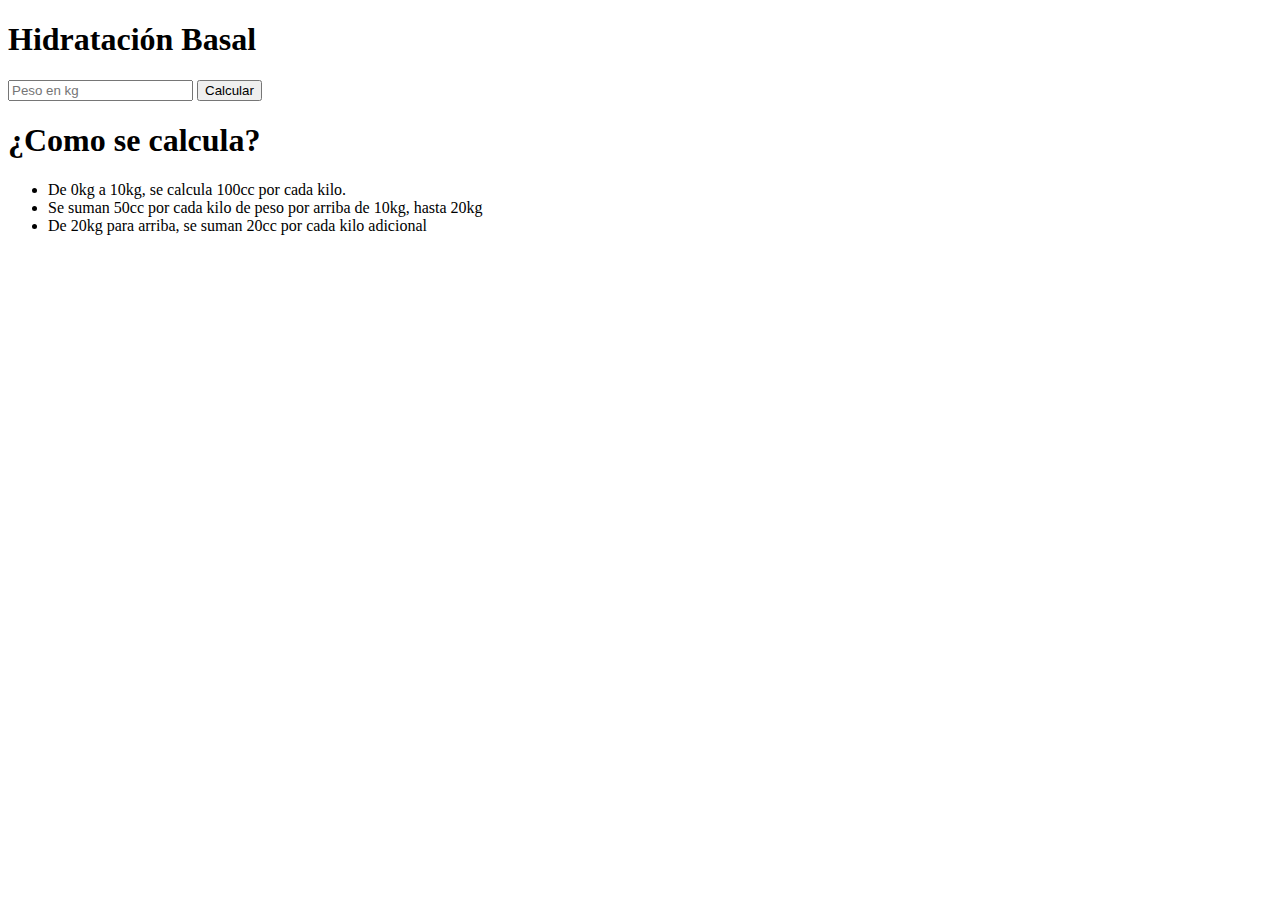
==== index.html @ 08d3d83a "Add files via upload" ====
<!DOCTYPE html>
<html>
	<head>
        <title>Calculadora de hidratación</title>
    </head>
	<body>
        <div>
            <div>
                <h1>Hidratación Basal</h1>
                <input type="number" placeholder="Peso en kg" />
                <button>Calcular</button>
            </div>
            <div>
                <h1>¿Como se calcula?</h1>
                <ul>
                    <li>De 0kg a 10kg, se calcula 100cc por cada kilo.</li>
                    <li>Se suman 50cc por cada kilo de peso por arriba de 10kg, hasta 20kg</li>
                    <li>De 20kg para arriba, se suman 20cc por cada kilo adicional</li>
                </ul>
            </div>
        </div>
    </body>
</html>
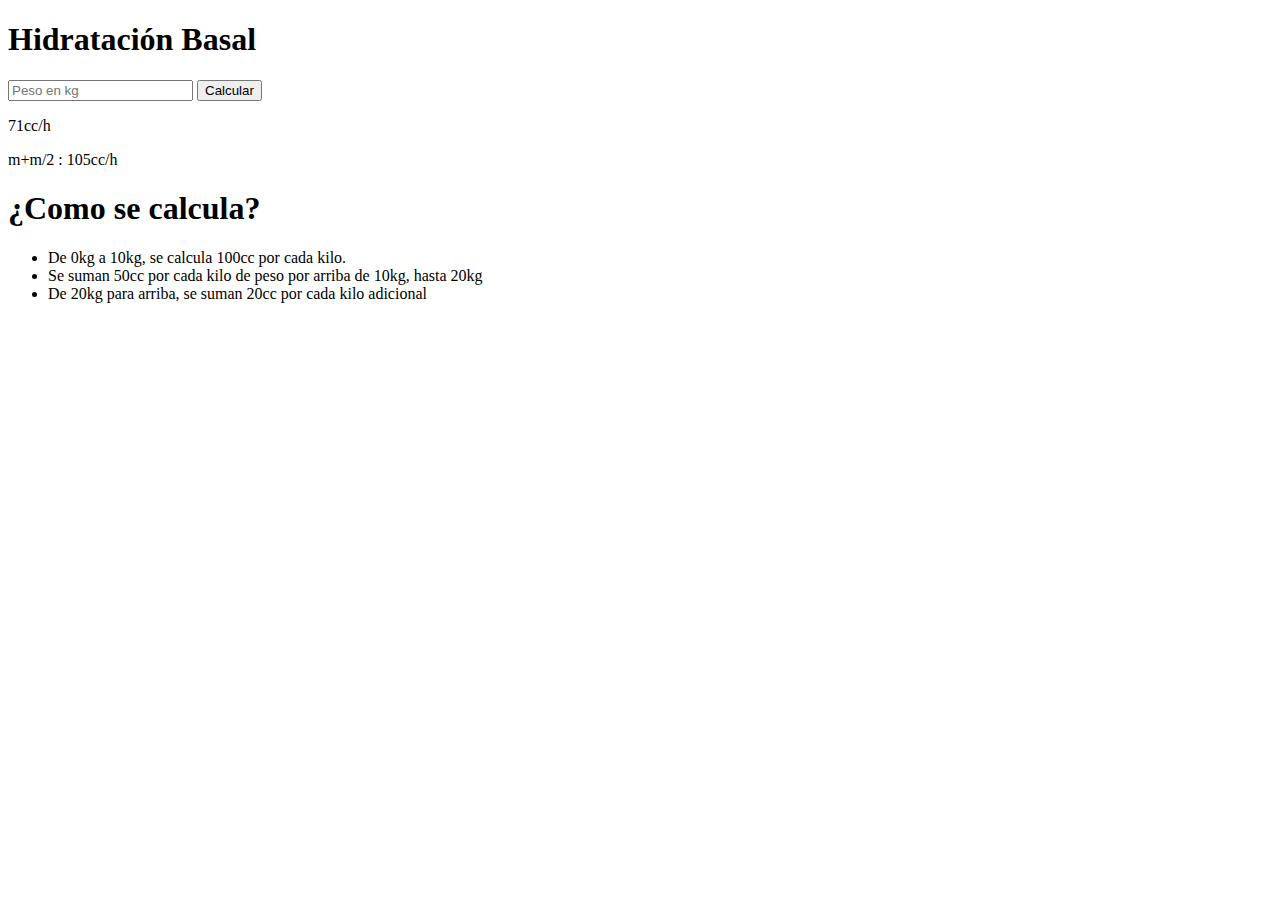
==== commit b3ee8b1a: "Update index.html" ====
--- a/index.html
+++ b/index.html
@@ -9,6 +9,8 @@
                 <h1>Hidratación Basal</h1>
                 <input type="number" placeholder="Peso en kg" />
                 <button>Calcular</button>
+                <p>71cc/h</p>
+                <p>m+m/2 : 105cc/h</p>
             </div>
             <div>
                 <h1>¿Como se calcula?</h1>
@@ -20,4 +22,4 @@
             </div>
         </div>
     </body>
-</html>+</html>
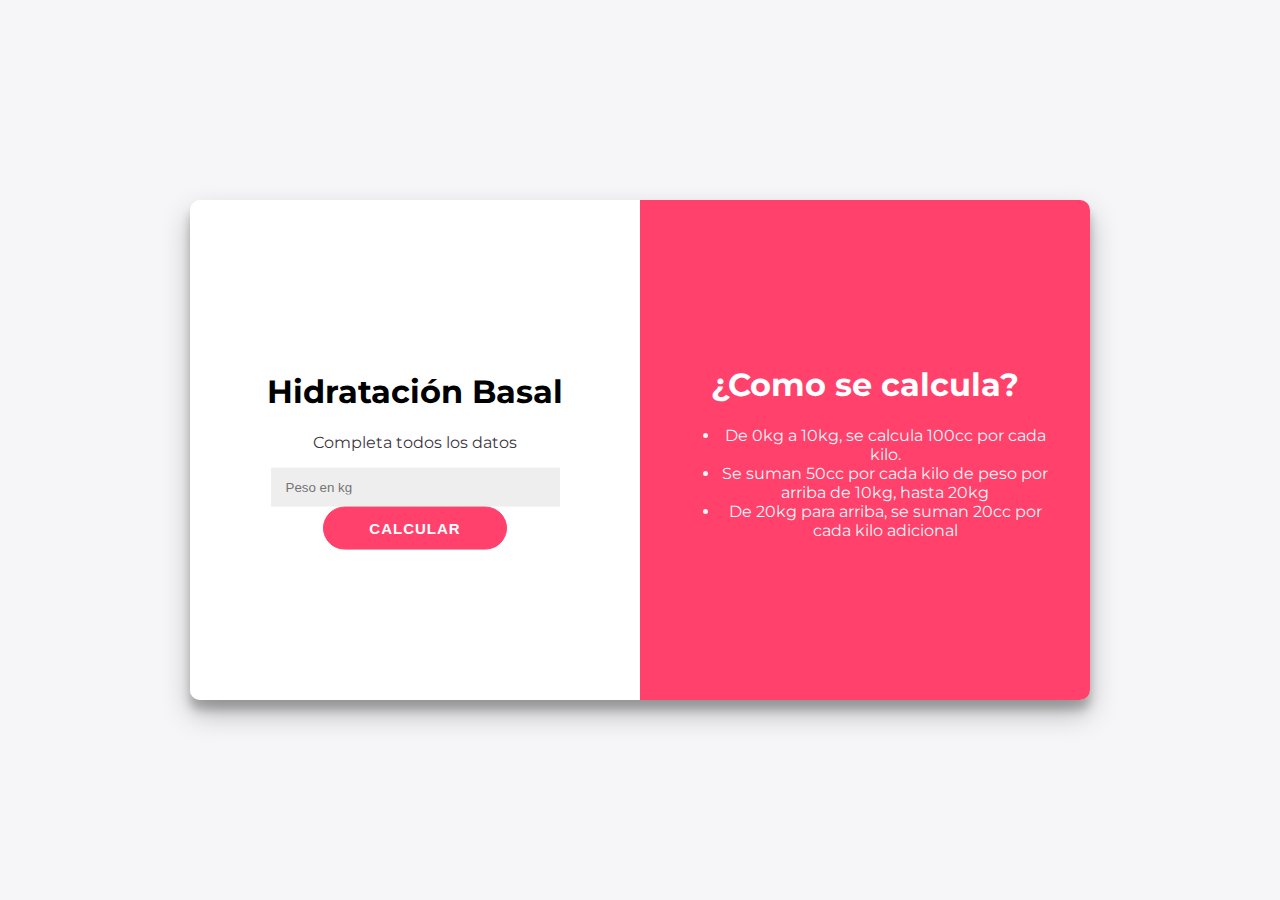
==== commit 8c2ca32c: "Add files via upload" ====
--- a/index.html
+++ b/index.html
@@ -1,25 +1,32 @@
 <!DOCTYPE html>
 <html>
-	<head>
-        <title>Calculadora de hidratación</title>
+    <head>
+        <link rel="stylesheet" href="./style.css">
+        <script src="script.js" defer></script>
     </head>
-	<body>
-        <div>
-            <div>
-                <h1>Hidratación Basal</h1>
-                <input type="number" placeholder="Peso en kg" />
-                <button>Calcular</button>
-                <p>71cc/h</p>
-                <p>m+m/2 : 105cc/h</p>
+    <body>
+        <div id="contenedor">
+            <div id="calculadora">
+                <div class="contenido">
+                    <h1 id="h11">Hidratación Basal</h1>
+                    <p class="item">Completa todos los datos</p>
+                    <input class="item" id="peso" type="number" placeholder="Peso en kg" />   
+                    <p class="item" id="error">* Debe completar todos los datos</p>
+                    <button class="item" id="calcular">Calcular</button>
+                    <p class="item resultado" id="flu">71cc/h</p>
+                    <p class="item resultado" id="man">m+m/2 : 105cc/h</p>
+                </div>
             </div>
-            <div>
-                <h1>¿Como se calcula?</h1>
-                <ul>
-                    <li>De 0kg a 10kg, se calcula 100cc por cada kilo.</li>
-                    <li>Se suman 50cc por cada kilo de peso por arriba de 10kg, hasta 20kg</li>
-                    <li>De 20kg para arriba, se suman 20cc por cada kilo adicional</li>
-                </ul>
+            <div id="detalle">
+                <div class="contenido">
+                    <h1>¿Como se calcula?</h1>
+                    <ul>
+                        <li>De 0kg a 10kg, se calcula 100cc por cada kilo.</li>
+                        <li>Se suman 50cc por cada kilo de peso por arriba de 10kg, hasta 20kg</li>
+                        <li>De 20kg para arriba, se suman 20cc por cada kilo adicional</li>
+                    </ul>
+                </div>
             </div>
         </div>
     </body>
-</html>
+</html>--- a/style.css
+++ b/style.css
@@ -0,0 +1,95 @@
+@import url('https://fonts.googleapis.com/css?family=Montserrat:400,800');
+
+body{
+    background: #f6f5f7; 
+    font-family: 'Montserrat', sans-serif;
+    color: #3E363F;
+}
+
+h1 {
+    color: white;
+  }
+
+  #h11{
+    color: black;
+
+  }
+
+  #contenedor{
+    width: 900px;
+    height: 500px;
+    text-align: center;
+    /* Estas 3 lineas se encargan de centrar el div vertical y horizontalmente */
+    position: absolute;
+    inset: 0;
+    margin: auto;
+    border-radius: 10px;
+    overflow: hidden; 
+    box-shadow: 0 14px 28px rgba(0,0,0,0.25), 
+      0 10px 10px rgba(0,0,0,0.22);
+  }
+
+#calculadora{
+    background: white;
+    /* Con estas 3 lineas vamos a hacer que los divs queden lado a lado */
+    width: 50%;
+    height: 100%;
+    float: left;
+}
+
+#detalle{
+    background: #FF416C;
+    /* Con estas 3 lineas vamos a hacer que los divs queden lado a lado */
+    width: 50%;
+    height: 100%;
+    float: left;
+    color: #f6f5f7;
+}
+
+.contenido{
+    /* Estas tres lineas van a centrar el contenido verticalmente dentro de cada div */
+    position: relative;
+    top: 50%;
+    transform: translateY(-50%);
+    overflow: hidden;
+    padding: 40px;
+}
+
+input {
+	width: 70%;
+    padding: 12px 15px;
+    border: none;
+    background-color: #eee;
+}
+
+button {
+  font-size: 15px;
+	font-weight: bold;
+	padding: 12px 45px;
+	border-radius: 30px;
+	background-color: #FF416C;
+	border: 1px solid #FF416C;
+	color: #FFFFFF;
+	text-transform: uppercase;
+	letter-spacing: 1px;
+	transition: transform 20ms ease-in;
+    
+}
+
+button:active {
+	transform: scale(0.95);
+}
+
+#error{
+    color: red;
+    font-weight: bold;
+    display: none;
+}
+
+.resultado{
+    color: #0A81D1;
+    font-weight: bold;
+    font-size: 25px;
+    margin-bottom: 5px;
+    display: none;
+}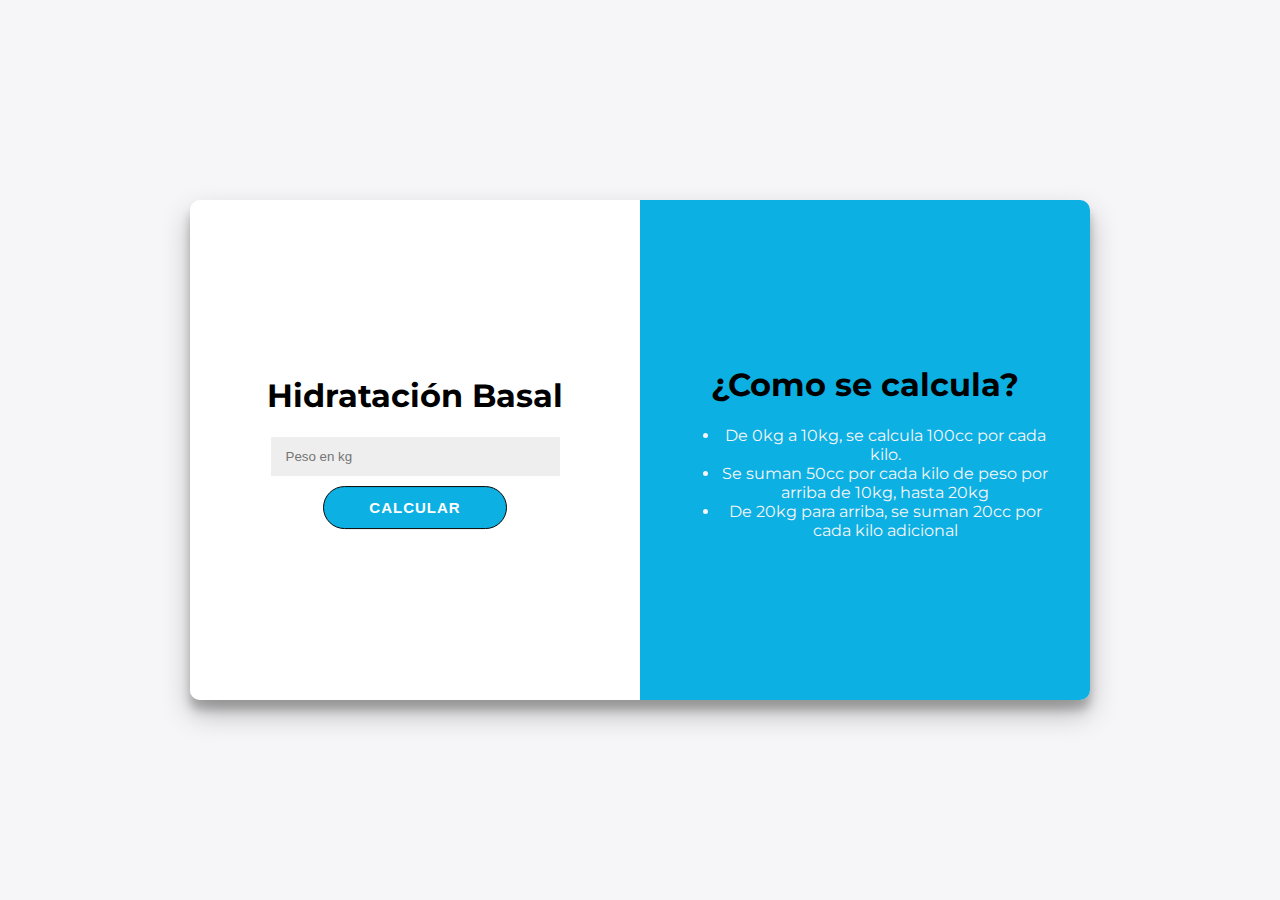
==== commit ad3730ac: "Rename basal.html to index.html" ====
--- a/index.html
+++ b/index.html
@@ -1,32 +1,35 @@
-<!DOCTYPE html>
-<html>
-    <head>
-        <link rel="stylesheet" href="./style.css">
-        <script src="script.js" defer></script>
-    </head>
-    <body>
-        <div id="contenedor">
-            <div id="calculadora">
-                <div class="contenido">
-                    <h1 id="h11">Hidratación Basal</h1>
-                    <p class="item">Completa todos los datos</p>
-                    <input class="item" id="peso" type="number" placeholder="Peso en kg" />   
-                    <p class="item" id="error">* Debe completar todos los datos</p>
-                    <button class="item" id="calcular">Calcular</button>
-                    <p class="item resultado" id="flu">71cc/h</p>
-                    <p class="item resultado" id="man">m+m/2 : 105cc/h</p>
-                </div>
-            </div>
-            <div id="detalle">
-                <div class="contenido">
-                    <h1>¿Como se calcula?</h1>
-                    <ul>
-                        <li>De 0kg a 10kg, se calcula 100cc por cada kilo.</li>
-                        <li>Se suman 50cc por cada kilo de peso por arriba de 10kg, hasta 20kg</li>
-                        <li>De 20kg para arriba, se suman 20cc por cada kilo adicional</li>
-                    </ul>
-                </div>
-            </div>
-        </div>
-    </body>
-</html>+<!DOCTYPE html>
+<html lang="en">
+<head>
+    <meta charset="UTF-8">
+    <meta name="viewport" content="width=device-width, initial-scale=1.0">
+    <title>Calculadora Basal</title>
+    <link rel="stylesheet" href="./basal.css"/>
+</head>
+<body>
+    <div id="container">
+        <div id="main">
+            <div class="content">
+                <h1>Hidratación Basal</h1>
+                <input class="input" id="peso" type="number" placeholder="Peso en kg" />
+                <button class="item" id="calcular">Calcular</button>
+                <p class="item" id="error">* Debe completar correctamente los datos</p>
+                <p class="item resultado" id="flu"></p>
+                <p class="item resultado" id="man"></p>
+                <p class="item resultado" id="m2m"></p>
+            </div>
+        </div>
+       <div id="info">
+            <div class="content">
+                <h1>¿Como se calcula?</h1>
+                <ul>
+                    <li>De 0kg a 10kg, se calcula 100cc por cada kilo.</li>
+                    <li>Se suman 50cc por cada kilo de peso por arriba de 10kg, hasta 20kg</li>
+                    <li>De 20kg para arriba, se suman 20cc por cada kilo adicional</li>
+                </ul>
+            </div>
+       </div>
+    </div>
+    <script src="basal.js"></script>
+</body>
+</html>
--- a/basal.css
+++ b/basal.css
@@ -0,0 +1,80 @@
+@import url('https://fonts.googleapis.com/css?family=Montserrat:400,800');
+
+body{
+    background: #f6f5f7; 
+    font-family: 'Montserrat', sans-serif;
+    color: #3E363F;
+}
+
+h1{
+    color: black;
+    border: #0cb0e2;
+  }
+
+#container{
+    width: 100%;
+    max-width: 900px;
+    height: 500px;
+    text-align: center;
+    /* Estas 3 lineas se encargan de centrar el div vertical y horizontalmente */
+    position: absolute;
+    inset: 0;
+    margin: auto;
+    border-radius: 10px;
+    overflow: hidden; 
+    box-shadow: 0 14px 28px rgba(0,0,0,0.25), 
+      0 10px 10px rgba(0,0,0,0.22);
+}
+
+#main{
+    background: white;
+    /* Con estas 3 lineas vamos a hacer que los divs queden lado a lado */
+    width: 50%;
+    height: 100%;
+    float: left;
+}
+
+#info{
+    background: #0cb0e2;
+    /* Con estas 3 lineas vamos a hacer que los divs queden lado a lado */
+    width: 50%;
+    height: 100%;
+    float: left;
+    color: #f6f5f7;
+}
+.content{
+    /* Estas tres lineas van a centrar el contenido verticalmente dentro de cada div */
+    position: relative;
+    top: 50%;
+    transform: translateY(-50%);
+    overflow: hidden;
+    padding: 40px;
+    
+}
+input {
+	width: 70%;
+    padding: 12px 15px;
+    border: none;
+    background-color: #eee;
+}
+
+button {
+  font-size: 15px;
+	font-weight: bold;
+	padding: 12px 45px;
+	border-radius: 30px;
+	background-color: #0cb0e2;
+	border: 1px solid #070707;
+	color: #FFFFFF;
+	text-transform: uppercase;
+	letter-spacing: 1px;
+	transition: transform 20ms ease-in;
+    margin-top: 10px;
+}
+
+button:active {
+	transform: scale(0.95);
+}
+#error{
+    display: none;
+}